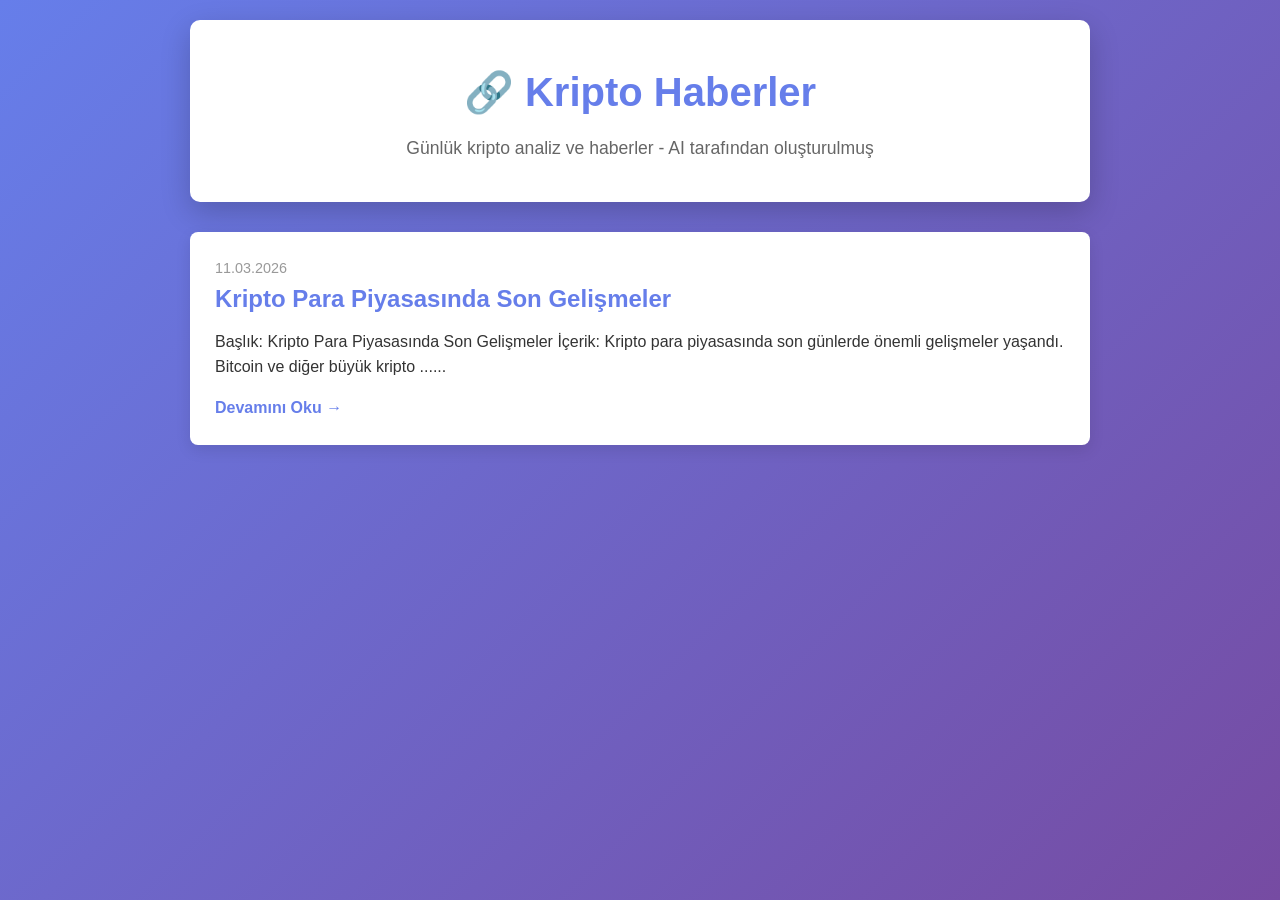
==== index.html @ 12347f8a "Blog başlandı" ====
<!DOCTYPE html>
<html lang="tr">
<head>
    <meta charset="UTF-8">
    <meta name="viewport" content="width=device-width, initial-scale=1.0">
    <title>Kripto Haberler - uzmanmuzaffer</title>
    <style>
        * { margin: 0; padding: 0; box-sizing: border-box; }
        body { 
            font-family: -apple-system, BlinkMacSystemFont, 'Segoe UI', Roboto, sans-serif;
            background: linear-gradient(135deg, #667eea 0%, #764ba2 100%);
            color: #333;
            line-height: 1.6;
            min-height: 100vh;
            padding: 20px;
        }
        .container { max-width: 900px; margin: 0 auto; }
        header {
            background: white;
            padding: 40px 30px;
            border-radius: 10px;
            box-shadow: 0 10px 30px rgba(0,0,0,0.2);
            margin-bottom: 30px;
            text-align: center;
        }
        h1 { color: #667eea; margin-bottom: 10px; font-size: 2.5em; }
        .subtitle { color: #666; font-size: 1.1em; }
        .posts {
            display: grid;
            gap: 20px;
        }
        .post-card {
            background: white;
            padding: 25px;
            border-radius: 8px;
            box-shadow: 0 5px 15px rgba(0,0,0,0.1);
            transition: transform 0.3s, box-shadow 0.3s;
        }
        .post-card:hover {
            transform: translateY(-5px);
            box-shadow: 0 15px 30px rgba(0,0,0,0.2);
        }
        .post-card h2 {
            color: #667eea;
            margin-bottom: 10px;
            font-size: 1.5em;
        }
        .post-card a {
            color: #667eea;
            text-decoration: none;
            font-weight: 600;
            display: inline-block;
            margin-top: 15px;
        }
        .post-card a:hover { text-decoration: underline; }
        .post-date { color: #999; font-size: 0.9em; }
        .no-posts {
            background: white;
            padding: 40px;
            text-align: center;
            border-radius: 8px;
            color: #999;
        }
    </style>
</head>
<body>
    <div class="container">
        <header>
            <h1>🔗 Kripto Haberler</h1>
            <p class="subtitle">Günlük kripto analiz ve haberler - AI tarafından oluşturulmuş</p>
        </header>
        
        <div class="posts" id="posts-container">
            <div class="no-posts">Henüz yazı yok. Yakında geliyor...</div>
        </div>
    </div>

    <script>
        // posts.json dosyasından yazıları yükle
        fetch('posts.json')
            .then(r => r.json())
            .then(posts => {
                if (posts.length === 0) return;
                const container = document.getElementById('posts-container');
                container.innerHTML = '';
                posts.sort((a, b) => new Date(b.date) - new Date(a.date)).forEach(post => {
                    const card = document.createElement('div');
                    card.className = 'post-card';
                    card.innerHTML = `
                        <div class="post-date">${post.date}</div>
                        <h2>${post.title}</h2>
                        <p>${post.preview || post.content.substring(0, 150)}...</p>
                        <a href="${post.slug}.html">Devamını Oku →</a>
                    `;
                    container.appendChild(card);
                });
            })
            .catch(e => console.log('posts.json bulunamadı'));
    </script>
</body>
</html>
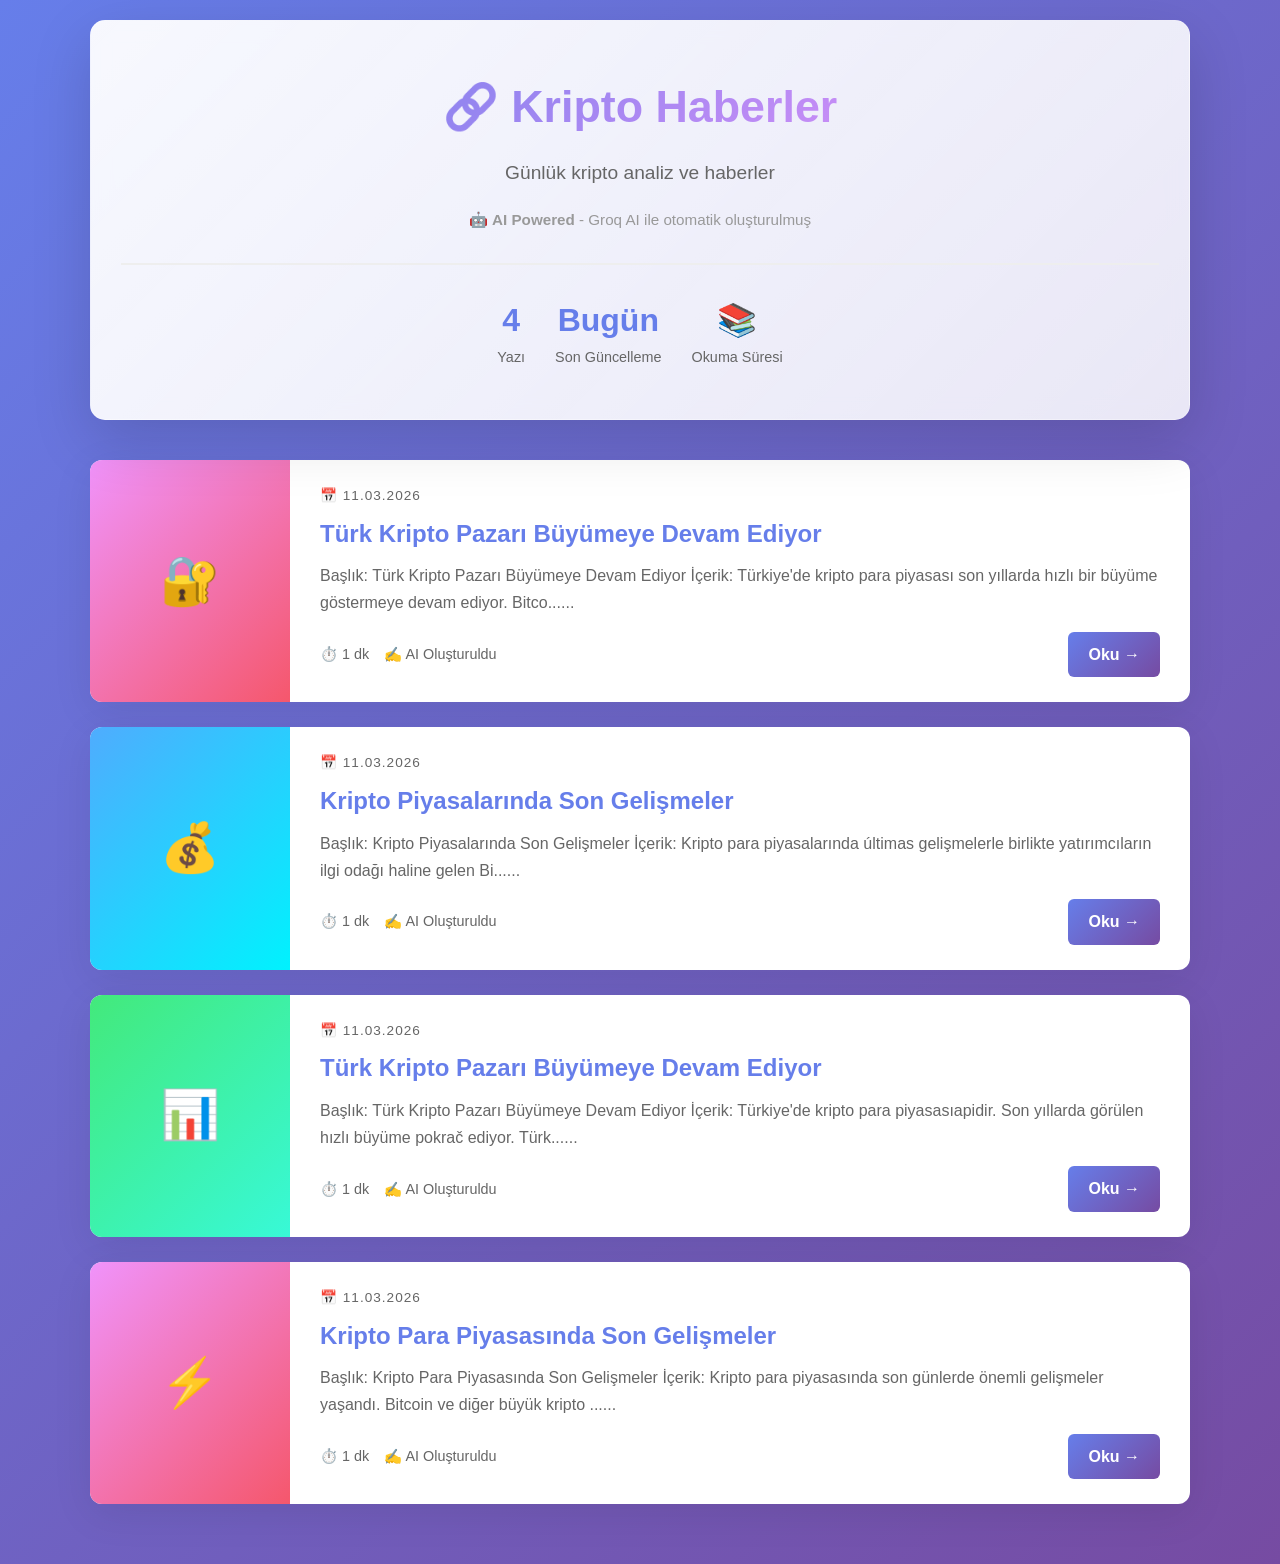
==== commit abbb7ed9: "🤖 Otomatik blog yazısı - 11.03.2026 04:13" ====
--- a/index.html
+++ b/index.html
@@ -4,98 +4,119 @@
     <meta charset="UTF-8">
     <meta name="viewport" content="width=device-width, initial-scale=1.0">
     <title>Kripto Haberler - uzmanmuzaffer</title>
-    <style>
-        * { margin: 0; padding: 0; box-sizing: border-box; }
-        body { 
-            font-family: -apple-system, BlinkMacSystemFont, 'Segoe UI', Roboto, sans-serif;
-            background: linear-gradient(135deg, #667eea 0%, #764ba2 100%);
-            color: #333;
-            line-height: 1.6;
-            min-height: 100vh;
-            padding: 20px;
-        }
-        .container { max-width: 900px; margin: 0 auto; }
-        header {
-            background: white;
-            padding: 40px 30px;
-            border-radius: 10px;
-            box-shadow: 0 10px 30px rgba(0,0,0,0.2);
-            margin-bottom: 30px;
-            text-align: center;
-        }
-        h1 { color: #667eea; margin-bottom: 10px; font-size: 2.5em; }
-        .subtitle { color: #666; font-size: 1.1em; }
-        .posts {
-            display: grid;
-            gap: 20px;
-        }
-        .post-card {
-            background: white;
-            padding: 25px;
-            border-radius: 8px;
-            box-shadow: 0 5px 15px rgba(0,0,0,0.1);
-            transition: transform 0.3s, box-shadow 0.3s;
-        }
-        .post-card:hover {
-            transform: translateY(-5px);
-            box-shadow: 0 15px 30px rgba(0,0,0,0.2);
-        }
-        .post-card h2 {
-            color: #667eea;
-            margin-bottom: 10px;
-            font-size: 1.5em;
-        }
-        .post-card a {
-            color: #667eea;
-            text-decoration: none;
-            font-weight: 600;
-            display: inline-block;
-            margin-top: 15px;
-        }
-        .post-card a:hover { text-decoration: underline; }
-        .post-date { color: #999; font-size: 0.9em; }
-        .no-posts {
-            background: white;
-            padding: 40px;
-            text-align: center;
-            border-radius: 8px;
-            color: #999;
-        }
-    </style>
+    <link rel="stylesheet" href="style.css">
+    <meta name="description" content="Günlük kripto haberleri ve analizler - AI tarafından oluşturulmuş">
+    <meta property="og:title" content="Kripto Haberler">
+    <meta property="og:description" content="Günlük kripto haberleri ve analizler">
+    <meta property="og:type" content="website">
 </head>
 <body>
     <div class="container">
         <header>
             <h1>🔗 Kripto Haberler</h1>
-            <p class="subtitle">Günlük kripto analiz ve haberler - AI tarafından oluşturulmuş</p>
+            <p class="subtitle">Günlük kripto analiz ve haberler</p>
+            <p style="color: #999; font-size: 0.95em; margin-top: 15px;">
+                🤖 <strong>AI Powered</strong> - Groq AI ile otomatik oluşturulmuş
+            </p>
+            <div class="stats">
+                <div class="stat">
+                    <div class="stat-number" id="post-count">0</div>
+                    <div class="stat-label">Yazı</div>
+                </div>
+                <div class="stat">
+                    <div class="stat-number" id="update-time">--:--</div>
+                    <div class="stat-label">Son Güncelleme</div>
+                </div>
+                <div class="stat">
+                    <div class="stat-number">📚</div>
+                    <div class="stat-label">Okuma Süresi</div>
+                </div>
+            </div>
         </header>
-        
-        <div class="posts" id="posts-container">
-            <div class="no-posts">Henüz yazı yok. Yakında geliyor...</div>
+
+        <div class="posts-wrapper" id="posts-container">
+            <div class="no-posts">
+                <div class="no-posts-icon">📝</div>
+                <p>Yazılar yükleniyor...</p>
+            </div>
         </div>
     </div>
 
     <script>
-        // posts.json dosyasından yazıları yükle
+        // İkonlar
+        const icons = ['🔐', '💰', '📊', '⚡', '🚀', '💎', '📈', '🎯', '🌟', '💡'];
+        
+        // Okuma süresi hesapla
+        function calculateReadTime(text) {
+            const wordsPerMinute = 200;
+            const words = text.split(/\s+/).length;
+            const minutes = Math.ceil(words / wordsPerMinute);
+            return minutes + ' dk';
+        }
+
+        // Posts yükle
         fetch('posts.json')
             .then(r => r.json())
             .then(posts => {
-                if (posts.length === 0) return;
                 const container = document.getElementById('posts-container');
+                
+                if (posts.length === 0) {
+                    container.innerHTML = `
+                        <div class="no-posts">
+                            <div class="no-posts-icon">⏳</div>
+                            <p>Henüz yazı yok. Yakında geliyor...</p>
+                        </div>
+                    `;
+                    return;
+                }
+
+                // İstatistikleri güncelle
+                document.getElementById('post-count').textContent = posts.length;
+                
+                // Son güncelleme zamanı
+                if (posts.length > 0) {
+                    const lastDate = posts[0].date;
+                    document.getElementById('update-time').textContent = 'Bugün';
+                }
+
                 container.innerHTML = '';
-                posts.sort((a, b) => new Date(b.date) - new Date(a.date)).forEach(post => {
+                
+                posts.forEach((post, index) => {
+                    const icon = icons[index % icons.length];
+                    const cardClass = `alt${(index % 3) + 1}`;
+                    const readTime = calculateReadTime(post.content);
+                    
                     const card = document.createElement('div');
                     card.className = 'post-card';
                     card.innerHTML = `
-                        <div class="post-date">${post.date}</div>
-                        <h2>${post.title}</h2>
-                        <p>${post.preview || post.content.substring(0, 150)}...</p>
-                        <a href="${post.slug}.html">Devamını Oku →</a>
+                        <div class="post-image ${cardClass}">${icon}</div>
+                        <div class="post-content">
+                            <div>
+                                <div class="post-date">📅 ${post.date}</div>
+                                <h2>${post.title}</h2>
+                                <div class="post-preview">${post.preview || post.content.substring(0, 150)}...</div>
+                            </div>
+                            <div class="post-footer">
+                                <div class="post-meta">
+                                    <span>⏱️ ${readTime}</span>
+                                    <span>✍️ AI Oluşturuldu</span>
+                                </div>
+                                <a href="${post.slug}.html" class="read-btn">Oku →</a>
+                            </div>
+                        </div>
                     `;
                     container.appendChild(card);
                 });
             })
-            .catch(e => console.log('posts.json bulunamadı'));
+            .catch(e => {
+                console.log('posts.json hatası:', e);
+                document.getElementById('posts-container').innerHTML = `
+                    <div class="no-posts">
+                        <div class="no-posts-icon">⚠️</div>
+                        <p>Hata: posts.json yüklenemedi</p>
+                    </div>
+                `;
+            });
     </script>
 </body>
 </html>
--- a/style.css
+++ b/style.css
@@ -0,0 +1,349 @@
+* {
+    margin: 0;
+    padding: 0;
+    box-sizing: border-box;
+}
+
+:root {
+    --primary: #667eea;
+    --primary-dark: #764ba2;
+    --secondary: #f093fb;
+    --dark: #1a1a2e;
+    --light: #f5f5f5;
+    --white: #ffffff;
+    --text: #333333;
+    --text-light: #666666;
+    --border: #eeeeee;
+    --success: #10b981;
+    --warning: #f59e0b;
+}
+
+html {
+    scroll-behavior: smooth;
+}
+
+body {
+    font-family: -apple-system, BlinkMacSystemFont, 'Segoe UI', Roboto, 'Helvetica Neue', sans-serif;
+    background: linear-gradient(135deg, var(--primary) 0%, var(--primary-dark) 100%);
+    color: var(--text);
+    line-height: 1.6;
+    min-height: 100vh;
+    padding: 20px;
+}
+
+/* Header */
+header {
+    background: linear-gradient(135deg, rgba(255,255,255,0.95) 0%, rgba(255,255,255,0.85) 100%);
+    padding: 50px 30px;
+    border-radius: 15px;
+    box-shadow: 0 20px 60px rgba(0,0,0,0.15);
+    margin-bottom: 40px;
+    text-align: center;
+    backdrop-filter: blur(10px);
+    border: 1px solid rgba(255,255,255,0.2);
+}
+
+header h1 {
+    color: var(--primary);
+    margin-bottom: 15px;
+    font-size: 2.8em;
+    background: linear-gradient(135deg, var(--primary), var(--secondary));
+    -webkit-background-clip: text;
+    -webkit-text-fill-color: transparent;
+    background-clip: text;
+}
+
+header .subtitle {
+    color: var(--text-light);
+    font-size: 1.2em;
+    margin-bottom: 20px;
+}
+
+header .stats {
+    display: flex;
+    justify-content: center;
+    gap: 30px;
+    margin-top: 30px;
+    padding-top: 30px;
+    border-top: 2px solid var(--border);
+}
+
+.stat {
+    text-align: center;
+}
+
+.stat-number {
+    font-size: 2em;
+    font-weight: bold;
+    color: var(--primary);
+}
+
+.stat-label {
+    color: var(--text-light);
+    font-size: 0.9em;
+}
+
+/* Container */
+.container {
+    max-width: 1100px;
+    margin: 0 auto;
+}
+
+/* Posts Grid */
+.posts-wrapper {
+    display: grid;
+    grid-template-columns: 1fr;
+    gap: 25px;
+    margin-bottom: 40px;
+}
+
+.post-card {
+    background: white;
+    border-radius: 12px;
+    box-shadow: 0 10px 40px rgba(0,0,0,0.08);
+    transition: all 0.3s cubic-bezier(0.4, 0, 0.2, 1);
+    overflow: hidden;
+    display: grid;
+    grid-template-columns: 200px 1fr;
+}
+
+.post-card:hover {
+    transform: translateY(-8px);
+    box-shadow: 0 20px 60px rgba(102, 126, 234, 0.2);
+}
+
+.post-image {
+    background: linear-gradient(135deg, var(--primary), var(--secondary));
+    display: flex;
+    align-items: center;
+    justify-content: center;
+    font-size: 3em;
+    overflow: hidden;
+}
+
+.post-image.alt1 {
+    background: linear-gradient(135deg, #f093fb, #f5576c);
+}
+
+.post-image.alt2 {
+    background: linear-gradient(135deg, #4facfe, #00f2fe);
+}
+
+.post-image.alt3 {
+    background: linear-gradient(135deg, #43e97b, #38f9d7);
+}
+
+.post-content {
+    padding: 25px 30px;
+    display: flex;
+    flex-direction: column;
+    justify-content: space-between;
+}
+
+.post-date {
+    color: var(--text-light);
+    font-size: 0.85em;
+    text-transform: uppercase;
+    letter-spacing: 1px;
+    margin-bottom: 10px;
+}
+
+.post-card h2 {
+    color: var(--primary);
+    margin-bottom: 12px;
+    font-size: 1.5em;
+    line-height: 1.4;
+}
+
+.post-preview {
+    color: var(--text-light);
+    margin-bottom: 15px;
+    line-height: 1.7;
+}
+
+.post-footer {
+    display: flex;
+    justify-content: space-between;
+    align-items: center;
+}
+
+.post-meta {
+    display: flex;
+    gap: 15px;
+    font-size: 0.9em;
+    color: var(--text-light);
+}
+
+.read-btn {
+    background: linear-gradient(135deg, var(--primary), var(--primary-dark));
+    color: white;
+    text-decoration: none;
+    padding: 10px 20px;
+    border-radius: 6px;
+    font-weight: 600;
+    transition: all 0.3s;
+    display: inline-block;
+    white-space: nowrap;
+}
+
+.read-btn:hover {
+    transform: translateX(5px);
+    box-shadow: 0 10px 20px rgba(102, 126, 234, 0.3);
+}
+
+/* Article */
+article {
+    background: white;
+    padding: 50px;
+    border-radius: 12px;
+    box-shadow: 0 10px 40px rgba(0,0,0,0.08);
+    line-height: 1.8;
+}
+
+article h1 {
+    color: var(--primary);
+    margin-bottom: 20px;
+    font-size: 2.3em;
+    line-height: 1.3;
+}
+
+article .article-meta {
+    color: var(--text-light);
+    font-size: 0.95em;
+    padding-bottom: 30px;
+    margin-bottom: 30px;
+    border-bottom: 2px solid var(--border);
+    display: flex;
+    gap: 20px;
+}
+
+article p {
+    margin-bottom: 20px;
+    color: var(--text);
+    line-height: 1.9;
+}
+
+article p strong {
+    color: var(--primary);
+}
+
+article br {
+    display: block;
+    margin: 15px 0;
+}
+
+.back-link {
+    display: inline-flex;
+    align-items: center;
+    color: var(--primary);
+    text-decoration: none;
+    font-weight: 600;
+    margin-bottom: 30px;
+    transition: all 0.3s;
+}
+
+.back-link:hover {
+    transform: translateX(-5px);
+}
+
+.back-link::before {
+    content: "← ";
+    margin-right: 8px;
+}
+
+/* Empty State */
+.no-posts {
+    background: white;
+    padding: 60px 40px;
+    text-align: center;
+    border-radius: 12px;
+    box-shadow: 0 10px 40px rgba(0,0,0,0.08);
+}
+
+.no-posts-icon {
+    font-size: 4em;
+    margin-bottom: 20px;
+}
+
+.no-posts p {
+    color: var(--text-light);
+    font-size: 1.1em;
+}
+
+/* Responsive */
+@media (max-width: 768px) {
+    header {
+        padding: 30px 20px;
+    }
+
+    header h1 {
+        font-size: 2em;
+    }
+
+    .post-card {
+        grid-template-columns: 1fr;
+    }
+
+    .post-image {
+        min-height: 150px;
+    }
+
+    header .stats {
+        flex-direction: column;
+        gap: 15px;
+    }
+
+    article {
+        padding: 25px;
+    }
+
+    article h1 {
+        font-size: 1.8em;
+    }
+}
+
+/* Animations */
+@keyframes fadeIn {
+    from {
+        opacity: 0;
+        transform: translateY(20px);
+    }
+    to {
+        opacity: 1;
+        transform: translateY(0);
+    }
+}
+
+.post-card {
+    animation: fadeIn 0.6s ease-out;
+}
+
+.post-card:nth-child(2) {
+    animation-delay: 0.1s;
+}
+
+.post-card:nth-child(3) {
+    animation-delay: 0.2s;
+}
+
+.post-card:nth-child(4) {
+    animation-delay: 0.3s;
+}
+
+/* Scrollbar */
+::-webkit-scrollbar {
+    width: 10px;
+}
+
+::-webkit-scrollbar-track {
+    background: rgba(0,0,0,0.1);
+}
+
+::-webkit-scrollbar-thumb {
+    background: var(--primary);
+    border-radius: 5px;
+}
+
+::-webkit-scrollbar-thumb:hover {
+    background: var(--primary-dark);
+}
